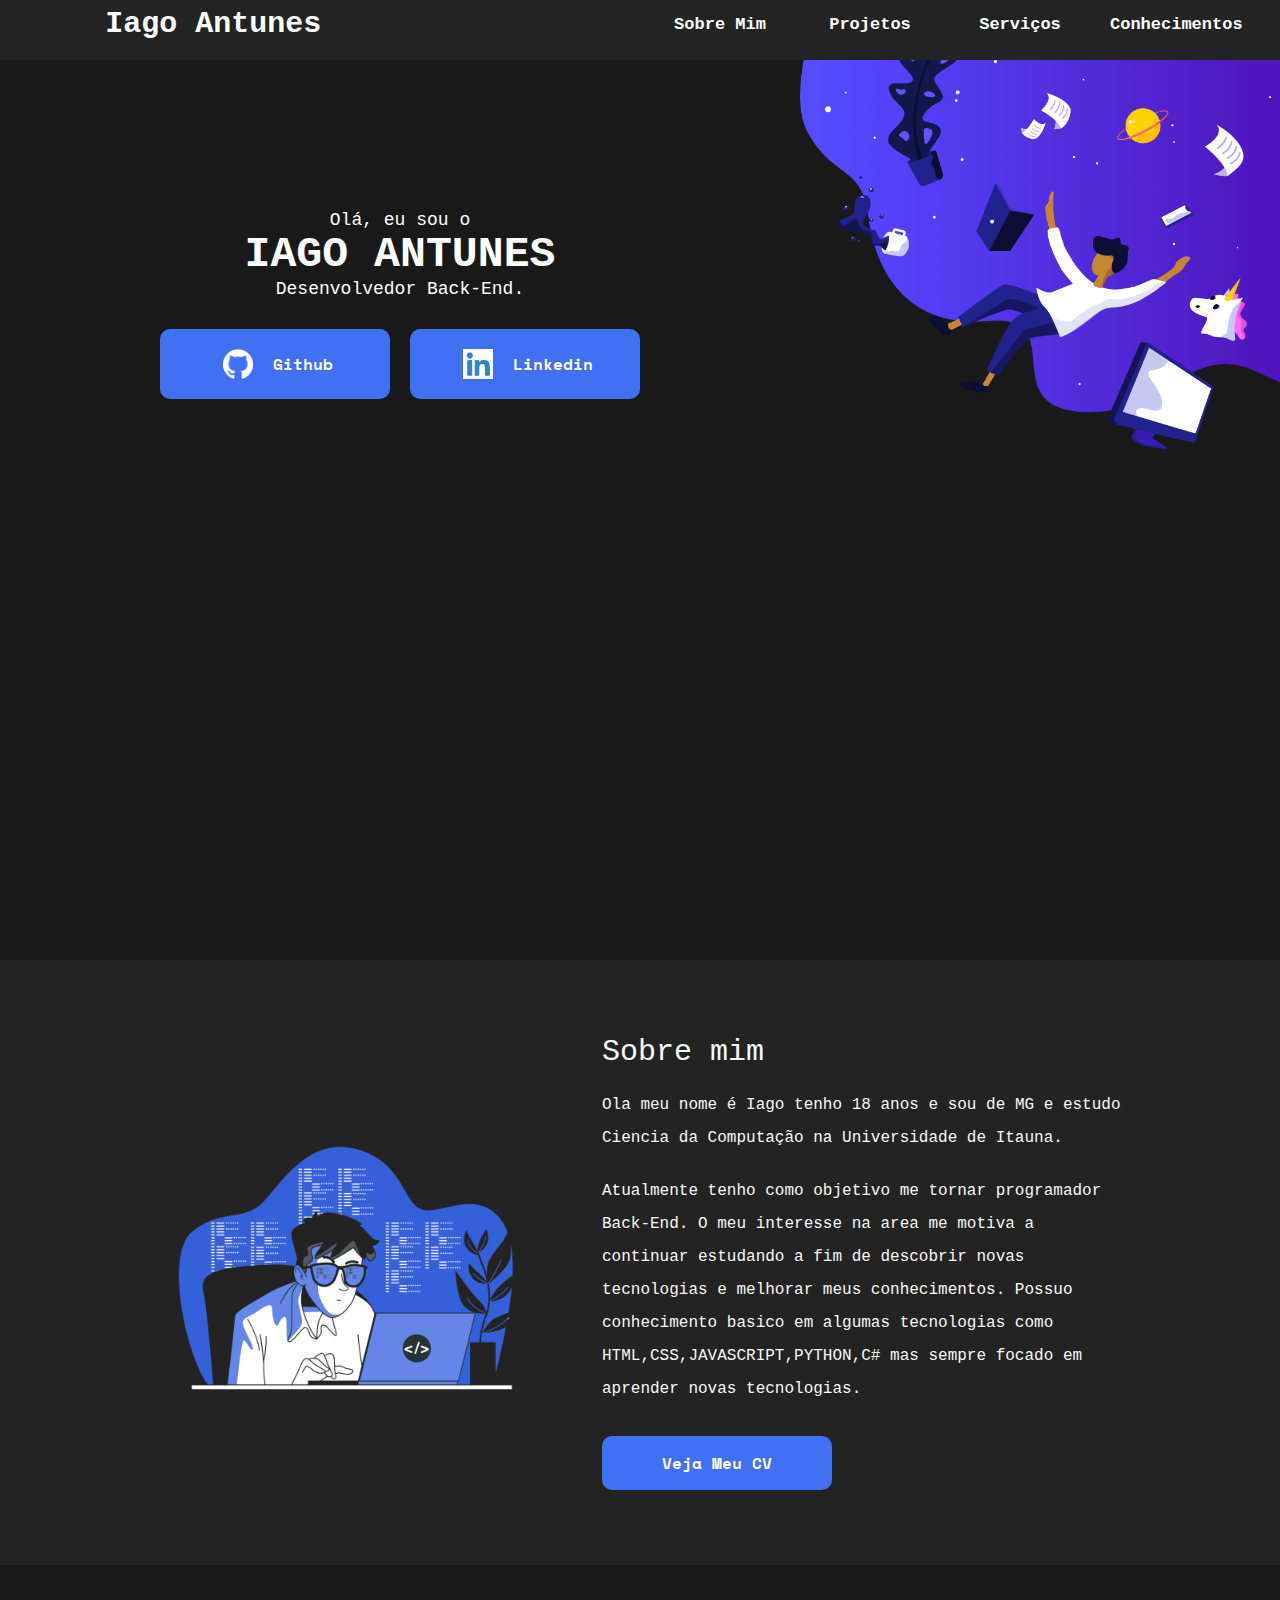
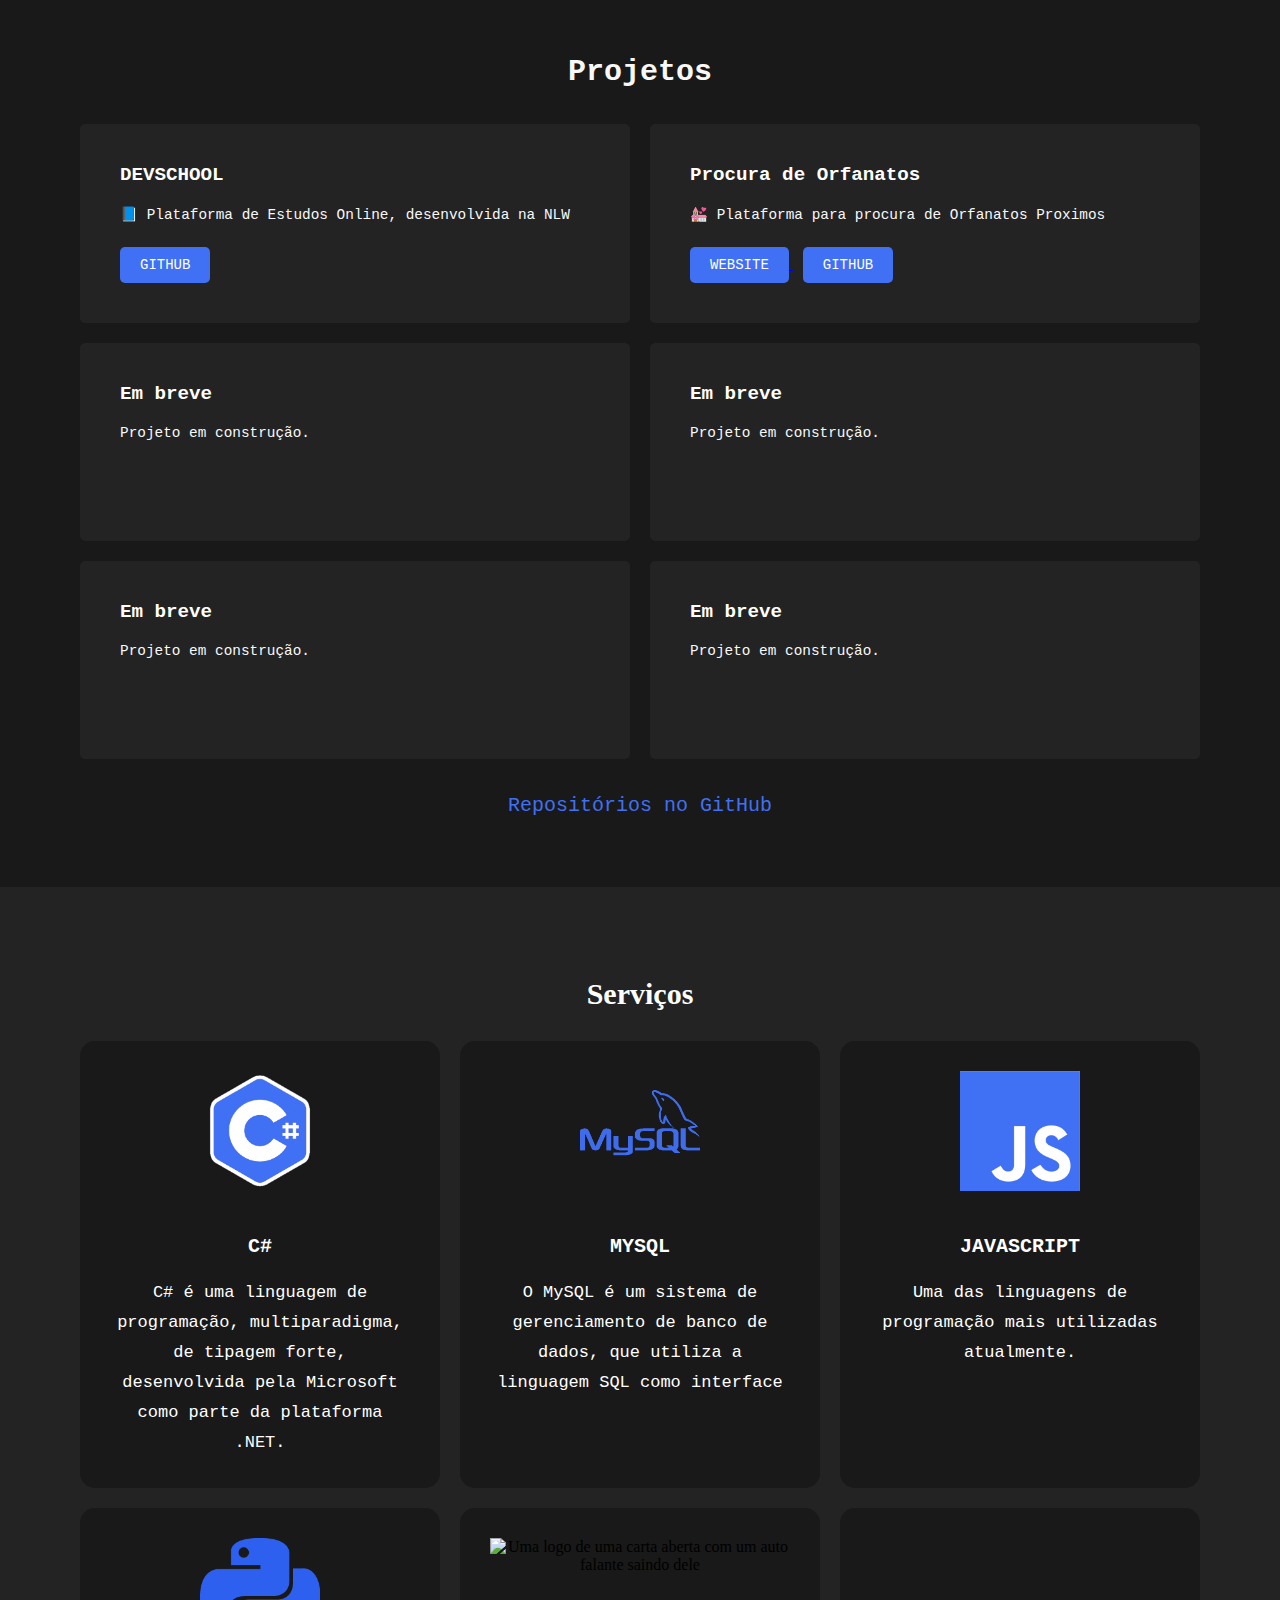
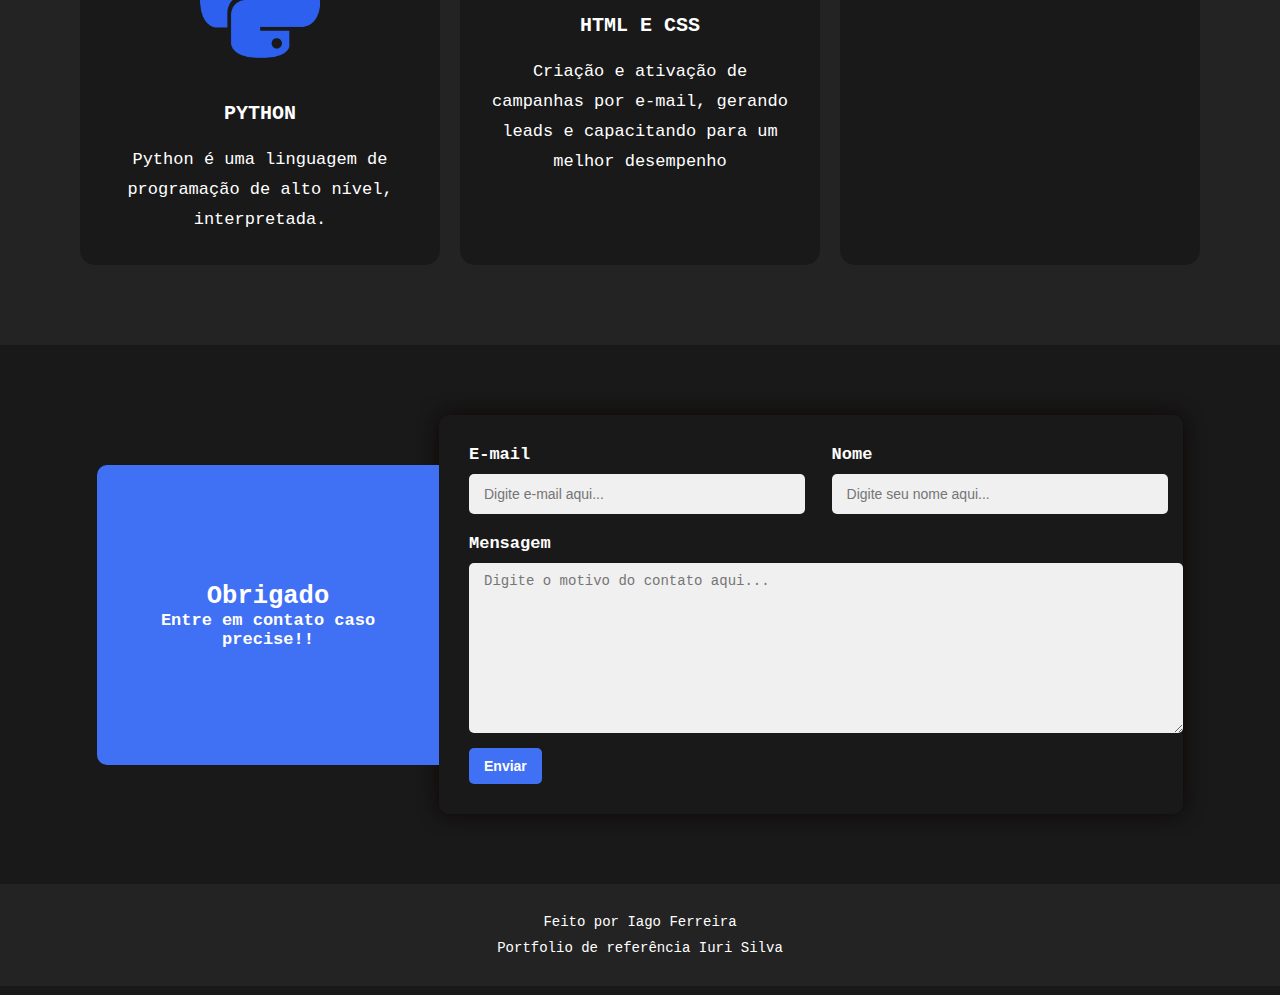
==== port.html @ 3d61c0b3 "Iago Antunes Ferreira" ====
<!DOCTYPE html>
<html lang="en">

<head>
  <meta charset="UTF-8">
  <meta name="viewport" content="width=device-width, initial-scale=1.0">
  <link rel="stylesheet" href="/style.css">
  <link rel="stylesheet" href="/main.css">
  <title>Portfolio</title>
</head>

<input type="checkbox" id="bt_menu">
<label for="bt_menu">&#9776</label>

<body>
  <header id="cl">
    <a href="#" id="name">
      <h1 id="logo">Iago Antunes</h1>
    </a>
    <nav class="menu">
      <ul>
        <li><a href="#">Conhecimentos</a></li>
        <li><a href="#">Serviços</a>
          <ul>
            <li><a href="#">Criação de Sites</a></li>
            <li><a href="#">Arte Visual</a></li>
          </ul>
        </li>
        <li><a href="#">Projetos</a>
          <ul>
            <li><a href="#">Java</a></li>
            <li><a href="#">Photoshop</a></li>
          </ul>
        </li>
        <li><a href="#">Sobre Mim</a>
          <ul>
            <li><a href="#">HTML</a></li>
            <li><a href="#">CSS</a></li>
          </ul>
        </li>

      </ul>
    </nav>
  </header>

  <main>
    <section id="apresentacaoPortfolio">

      <article id="apresentacaoTexto">
        <h2>
          Olá, eu sou o<br>
          <span id="nome">Iago Antunes</span><br>
          <span>Desenvolvedor Back-End.</span>
        </h2>
          <div id="botoes">
            <a href="https://github.com/IagoAntunes" target="_blank"><img src="image/git-logo.png" alt="">Github
            </a>
            <a href="https://www.linkedin.com/in/iagoaferreira/" target="_blank"><img src="image/linked-logo.png" alt="">Linkedin
            </a>
        </div>
      </article>

      <article id="apresentacaoFoto">
        <img src="/image/fundoEspaco.png" alt="Imagem Espaço" id="fundo">
        <img src="/image/fundoPessoa.png"
          alt="Imagem Espaço" class="object">
      </article>
    </section>

    <section id="sobre">
      <section id="sobreMim">
        <article id="sobreFoto">
          <img src="image/3301602.jpg"
            alt="Imagem ilustrativa de mim com uma máscara e um face feliz além disso, estou usando um notebook">
        </article>
        <article id="sobreTexto">
          <h3>Sobre mim</h3>
          <p>
            Ola meu nome é <b>Iago</b> tenho 18 anos e sou de MG e estudo Ciencia da Computação na Universidade de Itauna.
          </p>
          <p>
            Atualmente tenho como objetivo me tornar programador Back-End. O meu interesse na area me motiva a continuar estudando a fim de descobrir novas tecnologias e melhorar meus conhecimentos.

            Possuo conhecimento basico em algumas tecnologias como HTML,CSS,JAVASCRIPT,PYTHON,C# mas sempre focado em aprender novas tecnologias.
          </p>
          <a href="https://drive.google.com/file/d/1sEPrqwfxGw7XWIxSYYZrkS3QF0rc_g0h/view?usp=sharing" target="_blank">Veja Meu CV
          </a>
        </article>
      </section>
    </section>

    <section id="projetos">
      <h2>Projetos</h2>
      <article>
        <div>
          <h3>DEVSCHOOL</h3>
          <p>📘  Plataforma de Estudos Online, desenvolvida na NLW</p>
          <span class="botoes-projetos">
            <a href="https://github.com/IagoAntunes/DevSchool-NLW" target="_blank">
              <button class="aovivo-button"><i class="fa fa-github"></i> github</button>
            </a>
          </span>
        </div>

        <div>
          <h3>Procura de Orfanatos</h3>
          <p>💒  Plataforma para procura de Orfanatos Proximos </p>
          <span class="botoes-projetos">
            <a href="https://api-lol.netlify.app/" target="_blank">
              <button class="aovivo-button"><i class="fa fa-link"></i> website</button>
            </a>
            <a href="https://github.com/IagoAntunes/Happy-NLW" target="_blank">
              <button class="aovivo-button"><i class="fa fa-github"></i> github</button>
            </a>
          </span>
        </div>

        <div>
          <h3>Em breve</h3>
          <p>Projeto em construção.</p>
        </div>

        <div>
          <h3>Em breve</h3>
          <p>Projeto em construção.</p>
        </div>

        <div>
          <h3>Em breve</h3>
          <p>Projeto em construção.</p>
        </div>

        <div>
          <h3>Em breve</h3>
          <p>Projeto em construção.</p>
        </div>
      </article>

      <a href="https://github.com/IagoAntunes" target="_blank" id="linkRepo">Repositórios no GitHub</a>
    </section>

    <section id="servicos">
      <h2>Serviços</h2>
      <article>
        <div>
          <img src="image/call.png" alt="Uma logo de uma pasta com arquivos de códigos"
            class="imageIcone">
          <h2>C#</h2>
          <p>C# é uma linguagem de programação, multiparadigma, de tipagem forte, desenvolvida pela Microsoft como parte da plataforma .NET.</p>
        </div>

        <div>
          <img src="image/mysql-logo (1).png" alt="Uma logo de um notebook e um celular" class="imageIcone">
          <h2>MYSQL</h2>
          <p>O MySQL é um sistema de gerenciamento de banco de dados, que utiliza a linguagem SQL como interface</p>
        </div>

        <div>
          <img src="/image/logoJS.png" alt="Uma logo de uma criação de layouts" class="imageIcone">
          <h2>JAVASCRIPT</h2>
          <p>Uma das linguagens de programação mais utilizadas atualmente.</p>
        </div>

        <div>
          <img src="image/py.png" alt="Uma logo de um gráfico" class="imageIcone">
          <h2>PYTHON</h2>
          <p>Python é uma linguagem de programação de alto nível, interpretada.</p>
        </div>

        <div>
          <img src="imagE/html5-logo-9.png" alt="Uma logo de uma carta aberta com um auto falante saindo dele"
            class="imageIcone">
          <h2>HTML E CSS</h2>
          <p>Criação e ativação de campanhas por e-mail, gerando leads e capacitando para um
            melhor desempenho</p>
        </div>

        <div>
          <h2></h2>
          <p></p>
        </div>
      </article>
    </section>

    <form id="contato" method="post" enctype="text/plain">
      <article id="agradecimento">
        <div>
          <h2>Obrigado</h2>
          <h4>Entre em contato caso precise!!</h4>
        </div>
      </article>
      <!-- Adicionei a tag name para todos os inputs do form para capturar a entrada do usuário-->
      <fieldset id="camposContato">
        <div id="campoFlex">
          <div class="campoPadrao">
            <label>E-mail</label>
            <input name="email" type="email" class="campos" placeholder="Digite e-mail aqui..." required>
          </div>

          <div class="campoPadrao" id="espacoResponsivo">
            <label>Nome</label>
            <input name="nome" type="text" class="campos" placeholder="Digite seu nome aqui..." required>
          </div>
        </div>

        <div id="campoDois">
          <label>Mensagem</label>
          <textarea name="mensagem" id="campoMensagem" cols="30" rows="10"
            placeholder="Digite o motivo do contato aqui..." required></textarea>
        </div>

        <input type="submit" value="Enviar" id="botao">
      </fieldset>
    </form>

    <footer>
      <p>Feito por <b>Iago Ferreira</b></p>
      <p>Portfolio de referência Iuri Silva</p>
    </footer>

  </main>

</body>

</html>
---- style.css ----
@import url("https://fonts.googleapis.com/css2?family=Space+Mono:ital,wght@0,400;0,700;1,400;1,700&display=swap");
* {
    margin: 0;
    padding: 0;
}

#cl{
    display: flex;
}

#name{
    width: 50%;
    height: 60px;

    background: #232323;
    font: 100 15px 'Space-Mono',monospace;
    color: white;

    text-align: center;
    text-decoration: none;
}
#name h1{
    margin-top: 6.5px;

}

.menu {
    width: 100%;
    height: 60px;
    background: #232323;
    font: 600 17px 'Space-Mono',monospace;
 }

.menu ul {
    list-style: none;
    position: relative;

    margin-right: 35px;
}

.menu ul li {
    width: 150px;
    background: tomato;
    float: right;
}

.menu a {
    background-color: #232323;
    padding: 15px;
    display: block;
    text-decoration: none;
    text-align: center;
    color: #fff;
}
.menu ul ul{
    position: absolute;
    visibility: hidden;
}

.menu ul li:hover ul{
    visibility: visible;
}

.menu a:hover{
    color: #555;
    background-color: #f4f4f4;
}

.menu ul ul li{
    float: none;
    border-bottom: solid 1px #ccc;
}

.menu ul ul li a{
    background-color: #232323;;
}

label[for="bt_menu"]{
    padding: 5px;
    background-color: #222;
    color: white;
    font: 100 30px 'Space-Mono',monospace;;
    cursor:pointer;
    width: 50px;
    height: 50px;
}
#bt_menu{
    display: none;
}

label[for="bt_menu"]{
    display: none;
}

@media(max-width:800px){
    label[for="bt_menu"]{
        display: block;
    }
    #bt_menu:checked ~ .menu{
        margin-left: 0;
    }

    .menu{
        margin-left: -100%;
        transition:all .4s;
    }
    .menu ul li{
        width: 100%;
        float: none;

    }
    .menu ul ul{
        position: static;
        overflow: hidden;
        max-height: 0;
        transition: all .4s;
    }
    .menu ul li:hover ul{
        height: auto;
        max-height: 200px;
    }
}
---- main.css ----
*{
    margin: 0;
}
#apresentacaoPortfolio{
    display:flex;
}
body{
    background: #191919;
}

#apresentacaoTexto h2{
    color:white;
}

#apresentacaoTexto{
    text-align: center;
    padding:150px;
    width:60%;
    flex-direction:column;
}

@media screen and (max-width: 1000px){
    #apresentacaoPortfolio{
        padding:75px;
    }
}
#apresentacaoPortfolio #apresentacaoTexto{
    padding:150px;
    width:60%;
    flex-direction:column;
}



@media screen and (max-width: 1000px){
    #apresentacaoPortfolio #apresentacaoTexto{
        display:flex;
        flex-direction:column;
        align-items:center;
        width:100%;
        text-align:center;
        padding:0px;
    }
}
#apresentacaoPortfolio #apresentacaoTexto h2{
    color:#ffffff;
    font: 400 18px 'Space-Mono',monospace;
}
#apresentacaoPortfolio #apresentacaoTexto h2 #nome{
    text-transform:uppercase;
    font-size:2.7rem;
    font-weight:900;
}
#apresentacaoPortfolio #apresentacaoTexto h2 #profissao{
    font-size:1.06rem;
    text-transform:uppercase;
}

#apresentacaoPortfolio #apresentacaoTexto a{
    background-color:#4070f4;
    color:#fff;
    padding:15px;
    width:200px;
    display:flex;
    align-self:center;
    align-items:center;
    justify-content:center;
    border-radius:10px;
    border:none;
    margin-top:30px;
    font-size:16px;
    font-weight:700;
    font-family:"Space Mono",monospace;
}
#apresentacaoPortfolio #apresentacaoTexto a:hover{
    cursor:pointer;
    background-color:#3460da;
}
#apresentacaoPortfolio #apresentacaoTexto .midiasSociais{
    width:150px;
    display:flex;
    justify-content:space-between;
    margin-top:75px;
    color:#0e2431;
}
#apresentacaoPortfolio #apresentacaoTexto .midiasSociais i{
    font-size:24px;
}
#apresentacaoPortfolio #apresentacaoTexto .midiasSociais i:hover{
cursor:pointer;
color:#091a24;
}
/* APRESENTAÇÃO LADO ESQUERDO  PRA CIMA */

@media screen and (max-width: 1000px){
    #apresentacaoPortfolio #apresentacaoTexto .midiasSociais{
        padding:40px 0px;margin:0 auto
    }
}
#apresentacaoPortfolio #apresentacaoFoto{
    width:70%;
    position:relative;
    height:100vh;
}
@media screen and (max-width: 1000px){
    #apresentacaoPortfolio #apresentacaoFoto{
        display:none
        }
    }
#apresentacaoPortfolio #apresentacaoFoto #fundo{
    width:100%;
    max-width:950px;
    position:absolute;
    top:0;
    right:0
}
@media screen and (max-width: 1000px){
    #apresentacaoPortfolio #apresentacaoFoto #fundo{
        display:none
    }
}
.object{
    animation:MoveUpDown 2s linear infinite;
    position:absolute;
    right:0;
    top:0;
    z-index:4;
    max-width:550px;
    width:100%
}
@keyframes MoveUpDown{
    0%,100%{top:0}50%{top:10px}
}
    
#botoes{
    display:flex;
}
#botoes a{
    text-decoration: none;
    margin: 10px;
}

#botoes img{
    height:30px;
    width: 30px;
    margin: 5px;
    margin-right: 20px;
}
/* DAQUI PRA CIMA É A APRESENTAÇÃO*/

main #sobre{
    padding:50px 150px;
    background-color:#232323;
}

@media screen and (max-width: 1000px){
    main #sobre{
        padding:70px 20px
    }
}
    main #sobre #sobreMim{
        display:flex;
        padding:25px 0px;
        align-items:center
    }
    main #sobre #sobreFoto{
        width:40%;
        padding-right:30px;
    }
    main #sobre #sobreFoto img{
        width: 400px;
        height: 400px;
    }
@media screen and (max-width: 1000px){
    main #sobre #sobreFoto{
        display:none;
    }
}
main #sobre #sobreTexto{
    width:60%;
    padding-left:30px;
}
@media screen and (max-width: 1000px){
    main #sobre #sobreTexto{
        width:100%;
        display:flex;
        flex-direction:column;
        align-items:center;
        padding-left:0px;
        text-align:center;
        color:white;
}
}
main #sobre #sobreTexto h3{
    font: 100 30px 'Space-Mono',monospace;
    padding-bottom:20px;
    color:#f8f8f8;
}
main #sobre #sobreTexto p{
    font: 300 16px 'Space-Mono',monospace;
    line-height:33px;
    color: #f8f8f8;
}
main #sobre #sobreTexto p:nth-child(2){
    padding-bottom:20px;
}
main #sobre a{
    background-color:#4070f4;
    color:#fff;
    padding:15px;
    width:200px;
    display:flex;
    align-self:center;
    align-items:center;
    justify-content:center;
    border-radius:10px;
    border:none;
    margin-top:30px;
    font-size:16px;
    font-weight:700;
    font-family:"Space Mono",monospace;
    text-decoration: none;
}
main #sobre a:hover{
    cursor:pointer;
    background-color:#3460da;
}

    /* Nao vai pra cima */

main #projetos{
    padding:70px;text-align:center
}
main #projetos #linkRepo{
    font: 200 20px 'Space-Mono',monospace;
    color:#4070f4;
    text-decoration: none;
}
main #projetos h2{
    font: 800 30px 'Space-Mono',monospace;
    text-align:center;
    margin-top:20px;
    color:#f8f8f8;
}
main #projetos article{
    padding:25px 0px;
    display:flex;
    justify-content:space-between;
    flex-wrap:wrap;
    text-align:left
}
main #projetos article div{
    height:auto;
    flex-grow:1;
    flex-basis:300px;
    background-color:#232323;
    box-shadow:none;
    padding:40px 40px 80px 40px;
    margin:10px;
    border-radius:5px;
    position:relative
}
main #projetos article div h3{
    font: 800 1.2rem 'Space-Mono',monospace;
    color: white;
}
main #projetos article div p{
    font: 100 0.9rem 'Space-Mono',monospace;
    color:#f8f8f8;
    margin:20px 0px;
}
main #projetos article div .botoes-projetos{
    position:absolute;
    bottom:40px;
    left:40px
}
main #projetos article div a{
    margin-right:10px
}
main #projetos article div .aovivo-button{
    font: 800 14px 'Space-Mono',monospace;
    background-color:#4070f4;
    padding:10px 20px;
    color:#fff;
    border:0;
    font-weight:500;
    border-radius:5px;
    text-transform:uppercase;
    cursor:pointer
}
main #projetos article div .aovivo-button:hover{
    cursor:pointer;
    background-color:#3460da
}
main #projetos article div .github-button{
    width:45px;
    height:45px;
    font-size:20px;
    border-radius:50%;
    background-color:#4070f4;
    color:#fff;
    border:0;
    border-radius:50%;
    cursor:pointer
}
main #projetos article div .github-button:hover{
    cursor:pointer;
    background-color:#3460da
}
@media screen and (max-width: 800px){
    main #projetos{padding:70px 10px}
}
main #servicos{
    background-color:#232323;padding:70px
}
main #servicos h2{
    text-align:center;
    margin-top:20px;
    color:white;
    font-size:30px;
}
main #servicos article{display:flex;height:auto;flex-wrap:wrap;margin-top:20px
}
main #servicos div{
    text-align:center;
    height:auto;
    background-color:#191919;
    padding:30px;
    border-radius:15px;
    margin:10px;
    flex-basis:250px;
    flex-grow:1;
}
main #servicos div h2{
    color: white;
    font: 600 20px 'Space-Mono',monospace;
    padding:20px 0px
}
main #servicos div p{
    font: 100 17px 'Space-Mono',monospace;
    color: white;
    line-height:30px
}
main #servicos img{
    height: 120px;
    width: 120px;
}

#contato{
    font: 600 17px 'Space-Mono',monospace;
    color: white;
    background-color:#191919;
    padding:70px;
    display:flex;
    justify-content:center;
    align-items:center
}
#contato fieldset{
    border:none
}
#contato #agradecimento{
    width:30%;
    height:300px;
    background-color:#4070f4;
    border-top-left-radius:10px;
    border-bottom-left-radius:10px;
    text-align:center;
    position:relative
}
#contato #agradecimento div{
    
    width:80%;
    position:absolute;
    top:50%;
    left:50%;
    transform:translate(-50%, -50%)
}
#contato #agradecimento h2{
    color: white;
}
#contato #agradecimento h4{
    color:#fff;
}
#contato #camposContato{
    background-color:#191919;
    width:60%;
    height:auto;
    border-radius:10px;
    box-shadow:0px 0px 20px #0e0606;
    padding:30px
}
#contato #camposContato #campoFlex{
    display:flex;
    justify-content:space-between
}
#contato #camposContato .campoPadrao{
    width:47%
}
#contato #camposContato input{
    border:none;padding-left:15px;
    margin-top:10px;
    font-size:14px
}
#contato #camposContato textarea{
    color: white;
    border:none;
    background-color:#f0f0f0;
    padding:10px 15px;
    margin-top:10px;
    font-size:14px
}
#contato #camposContato .campos
{
    width:100%;
    height:40px;
    border-radius:5px;
    background-color:#f0f0f0
}
#contato #camposContato #captcha{
    font-size:20px;
    float:right
}
#contato #camposContato #captcha #campo
{width:40px;
    height:30px;
    background-color:#ddd;
    padding-left:15px;
    border-radius:5px
}
#contato #campoDois{
    margin-top:20px
}
#contato #campoDois #campoMensagem{
    width:100%;
    height:150px;
    border-radius:5px
}
#contato #botao{
    margin-top:20px;
    background-color:#4070f4;
    color:#fff;
    border:none;
    padding:10px 15px;
    border-radius:5px;
    cursor:pointer;
    font-size:18px;
    font-weight:700
}
#contato #botao:hover{
    background-color:#3460da
}
@media screen and (max-width: 1100px){
    #contato{
        padding:70px 20px
    }
    #contato #agradecimento{display:none}
    #contato #camposContato{width:100%}
}
@media screen and (max-width: 650px){
    #contato #camposContato #campoFlex{
        flex-wrap:wrap
    }
    #contato #camposContato #campoFlex #espacoResponsivo{
        margin-top:20px
    }
    #contato #camposContato .campoPadrao{width:100%}
}

footer{
    padding:25px 10px;
    background-color:#232323;
    text-align:center}
footer p{
    font: 600 17px 'Space-Mono',monospace;
    color:#fff;
    padding:5px;
    font-size:14px;
    font-weight:200;
}
footer #midiasSociaisFooter i{
    padding:0px 20px;
    color:#fff;
    font-size:24px
}
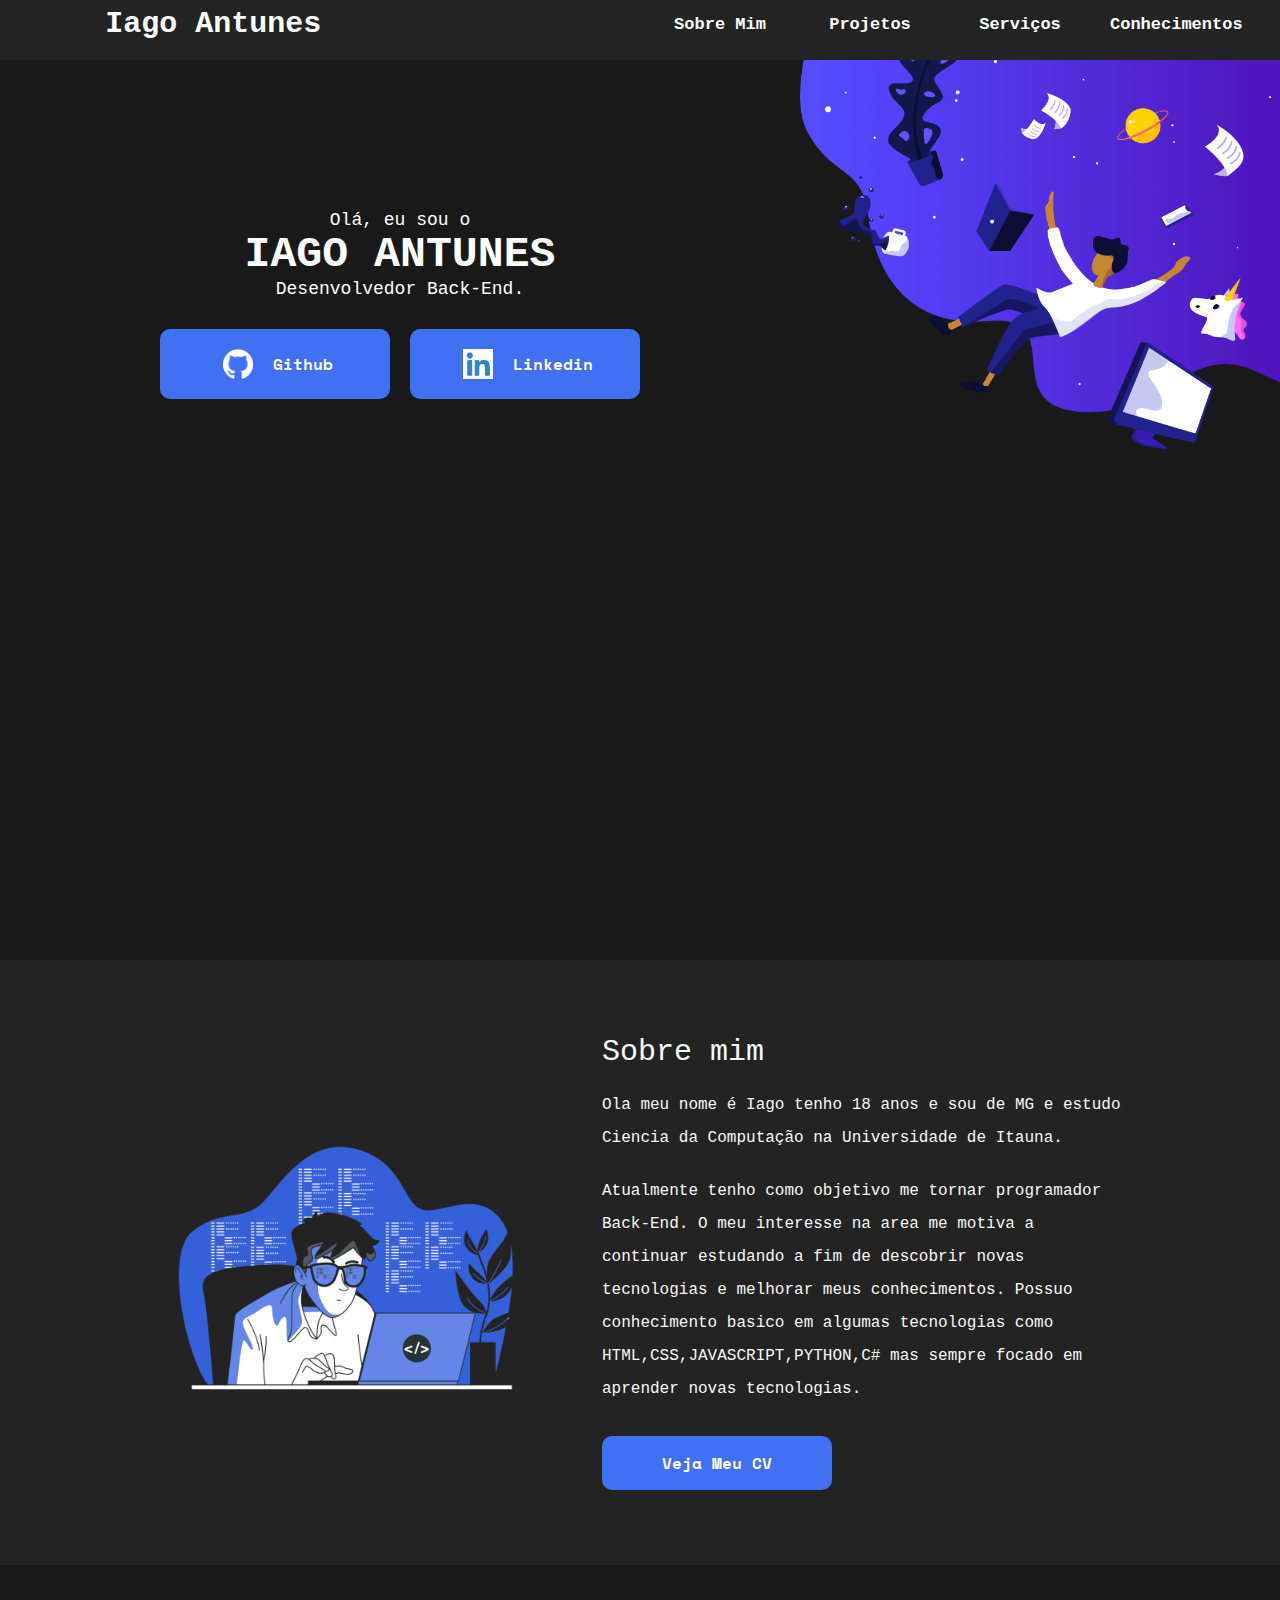
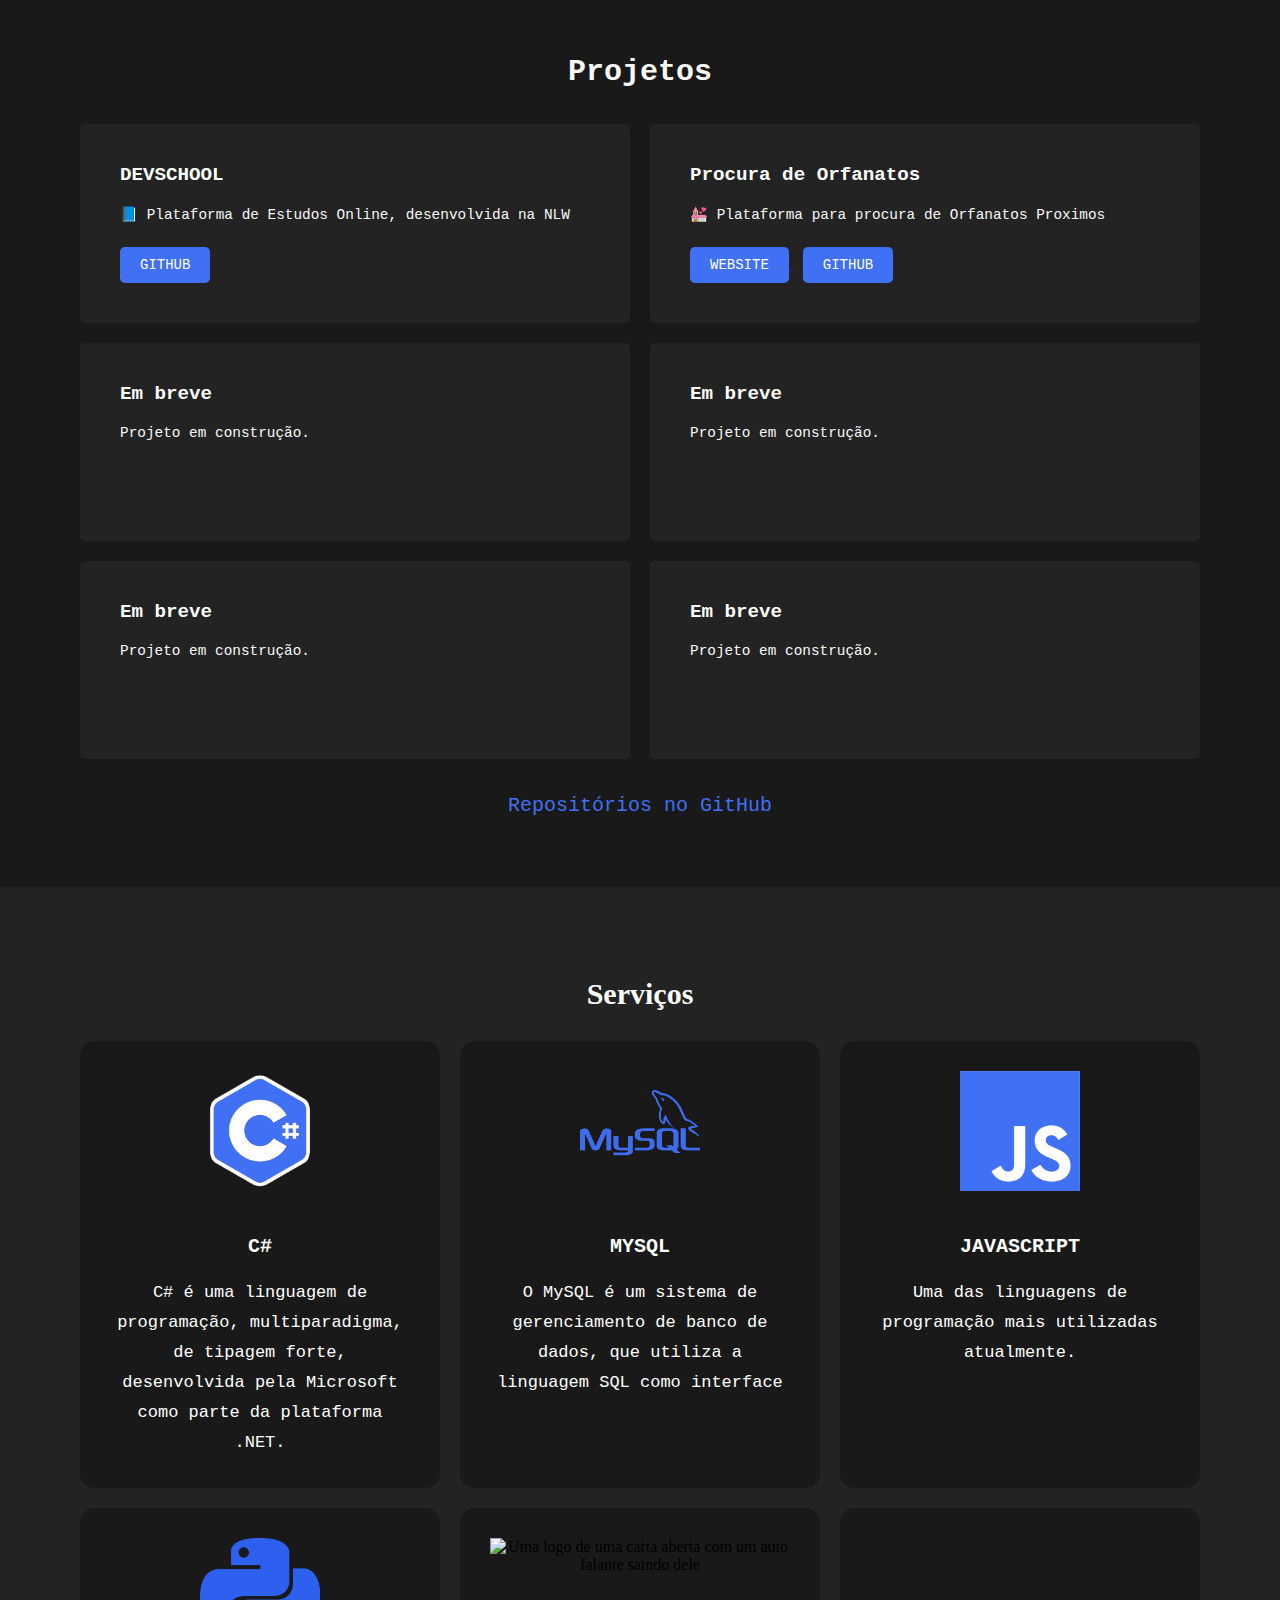
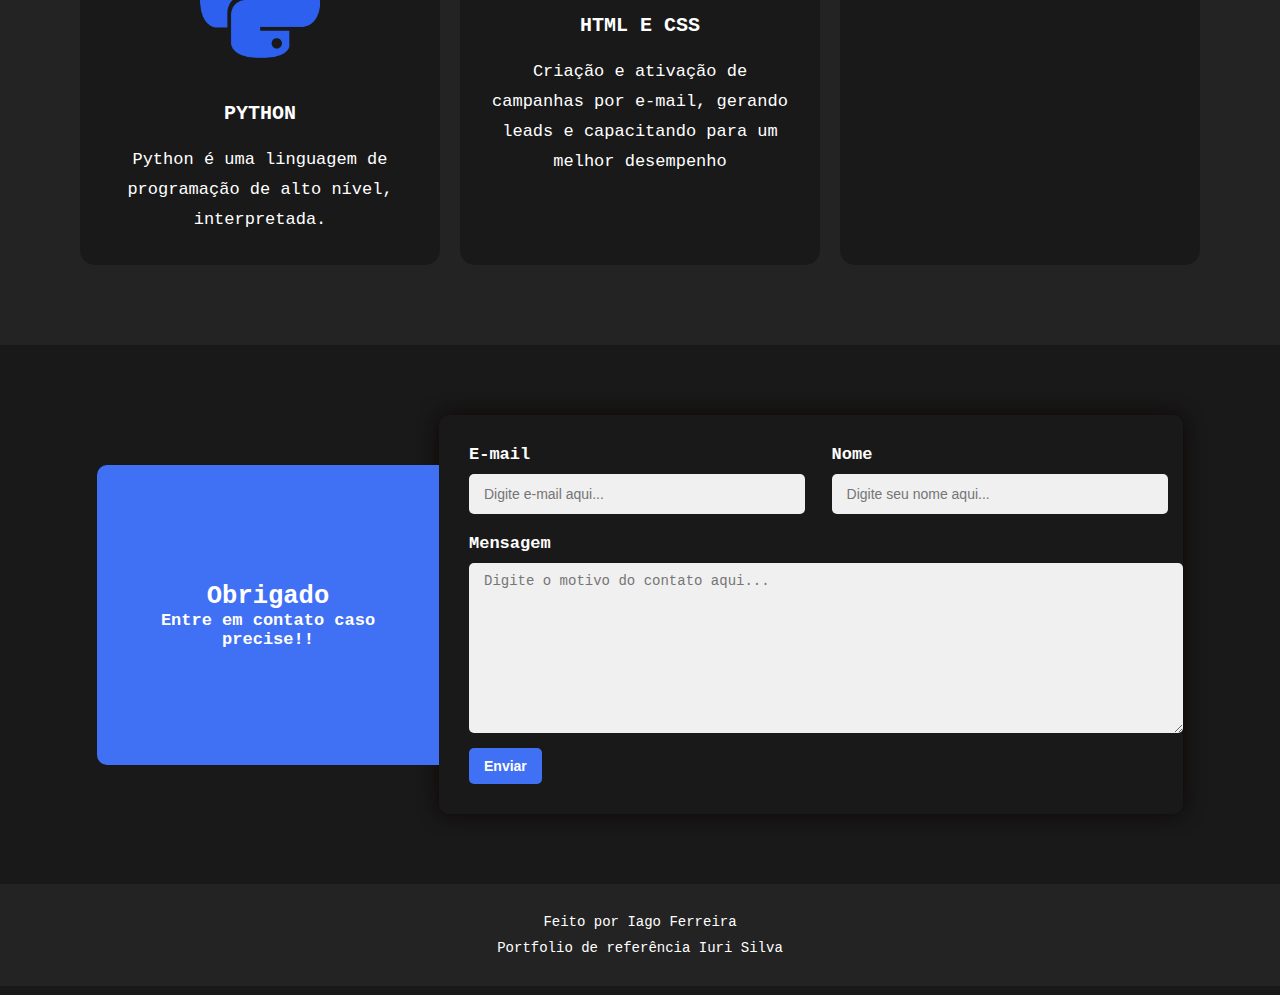
==== commit 2340734f: "Iago Antunes Ferreira" ====
--- a/port.html
+++ b/port.html
@@ -6,7 +6,7 @@
   <meta name="viewport" content="width=device-width, initial-scale=1.0">
   <link rel="stylesheet" href="/style.css">
   <link rel="stylesheet" href="/main.css">
-  <title>Portfolio</title>
+  <title>IagoPort</title>
 </head>
 
 <input type="checkbox" id="bt_menu">
@@ -106,7 +106,7 @@
           <h3>Procura de Orfanatos</h3>
           <p>💒  Plataforma para procura de Orfanatos Proximos </p>
           <span class="botoes-projetos">
-            <a href="https://api-lol.netlify.app/" target="_blank">
+            <a href="" target="_blank">
               <button class="aovivo-button"><i class="fa fa-link"></i> website</button>
             </a>
             <a href="https://github.com/IagoAntunes/Happy-NLW" target="_blank">
